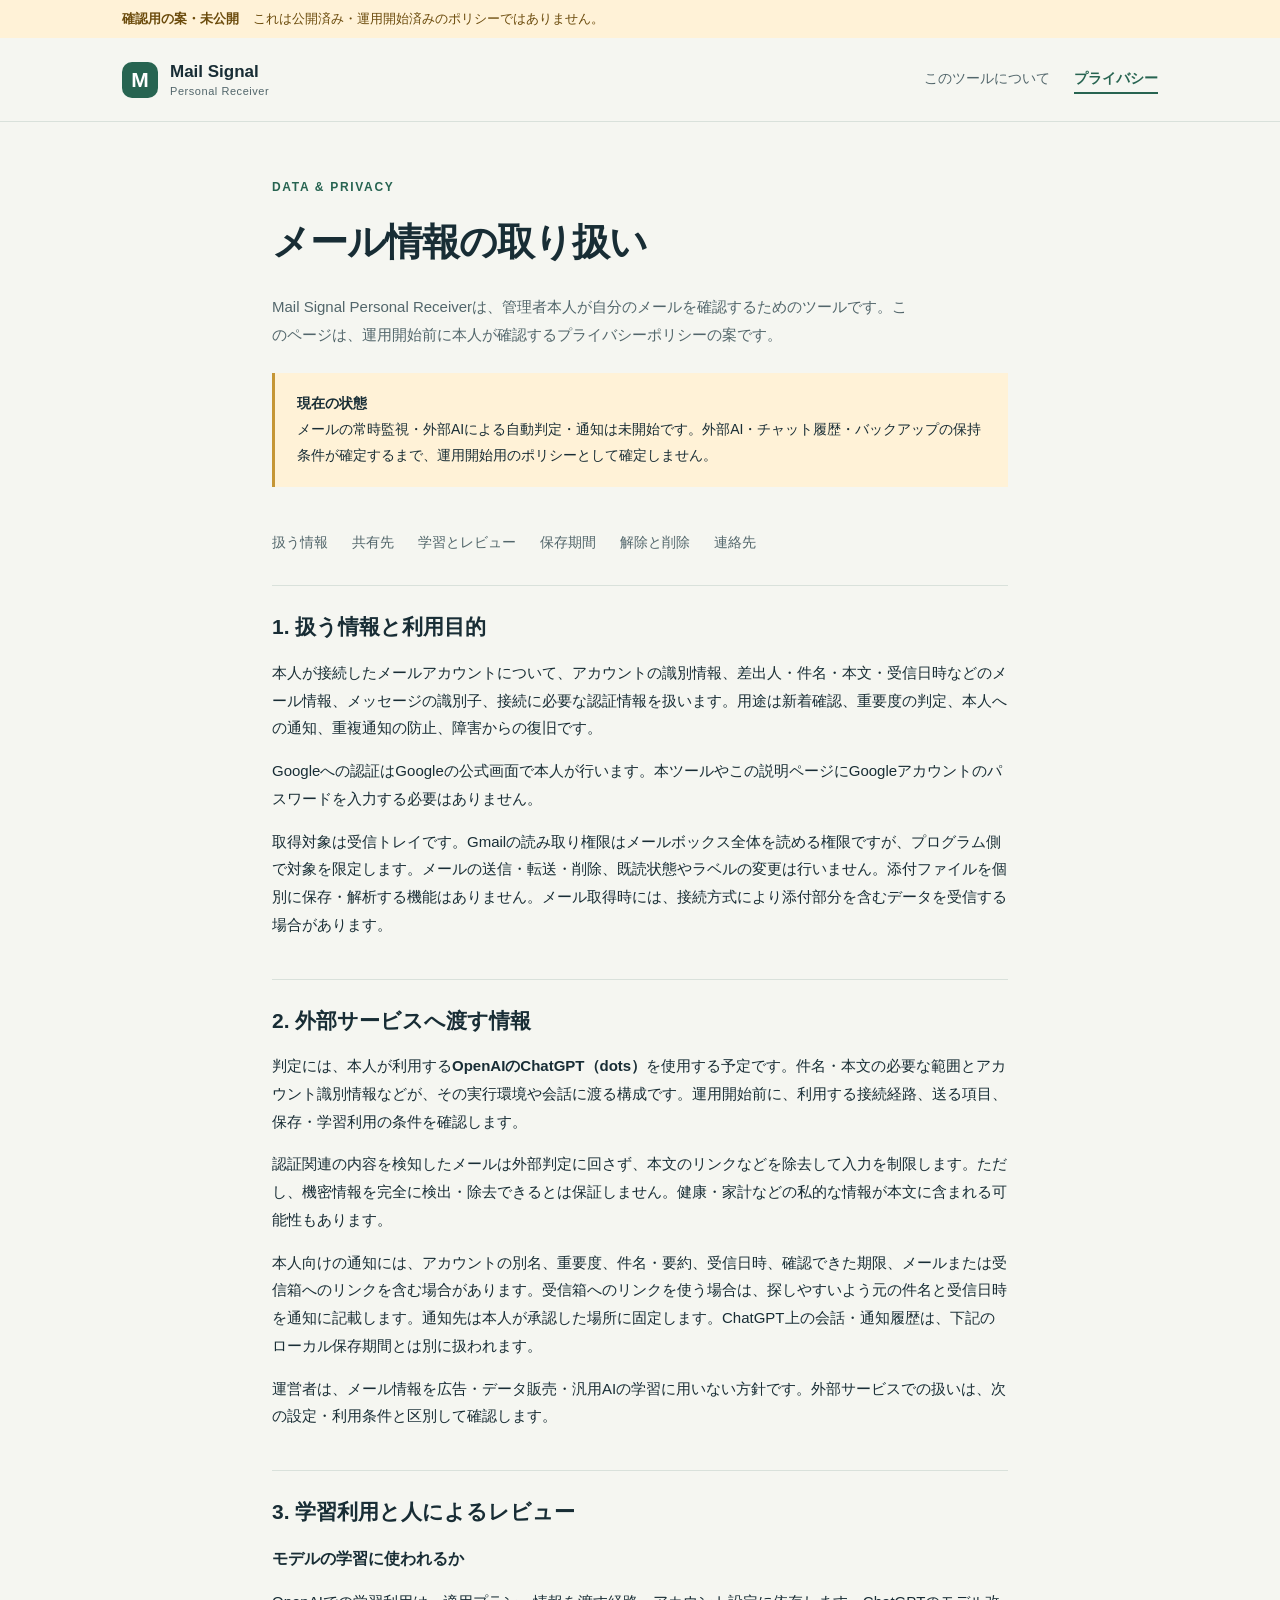
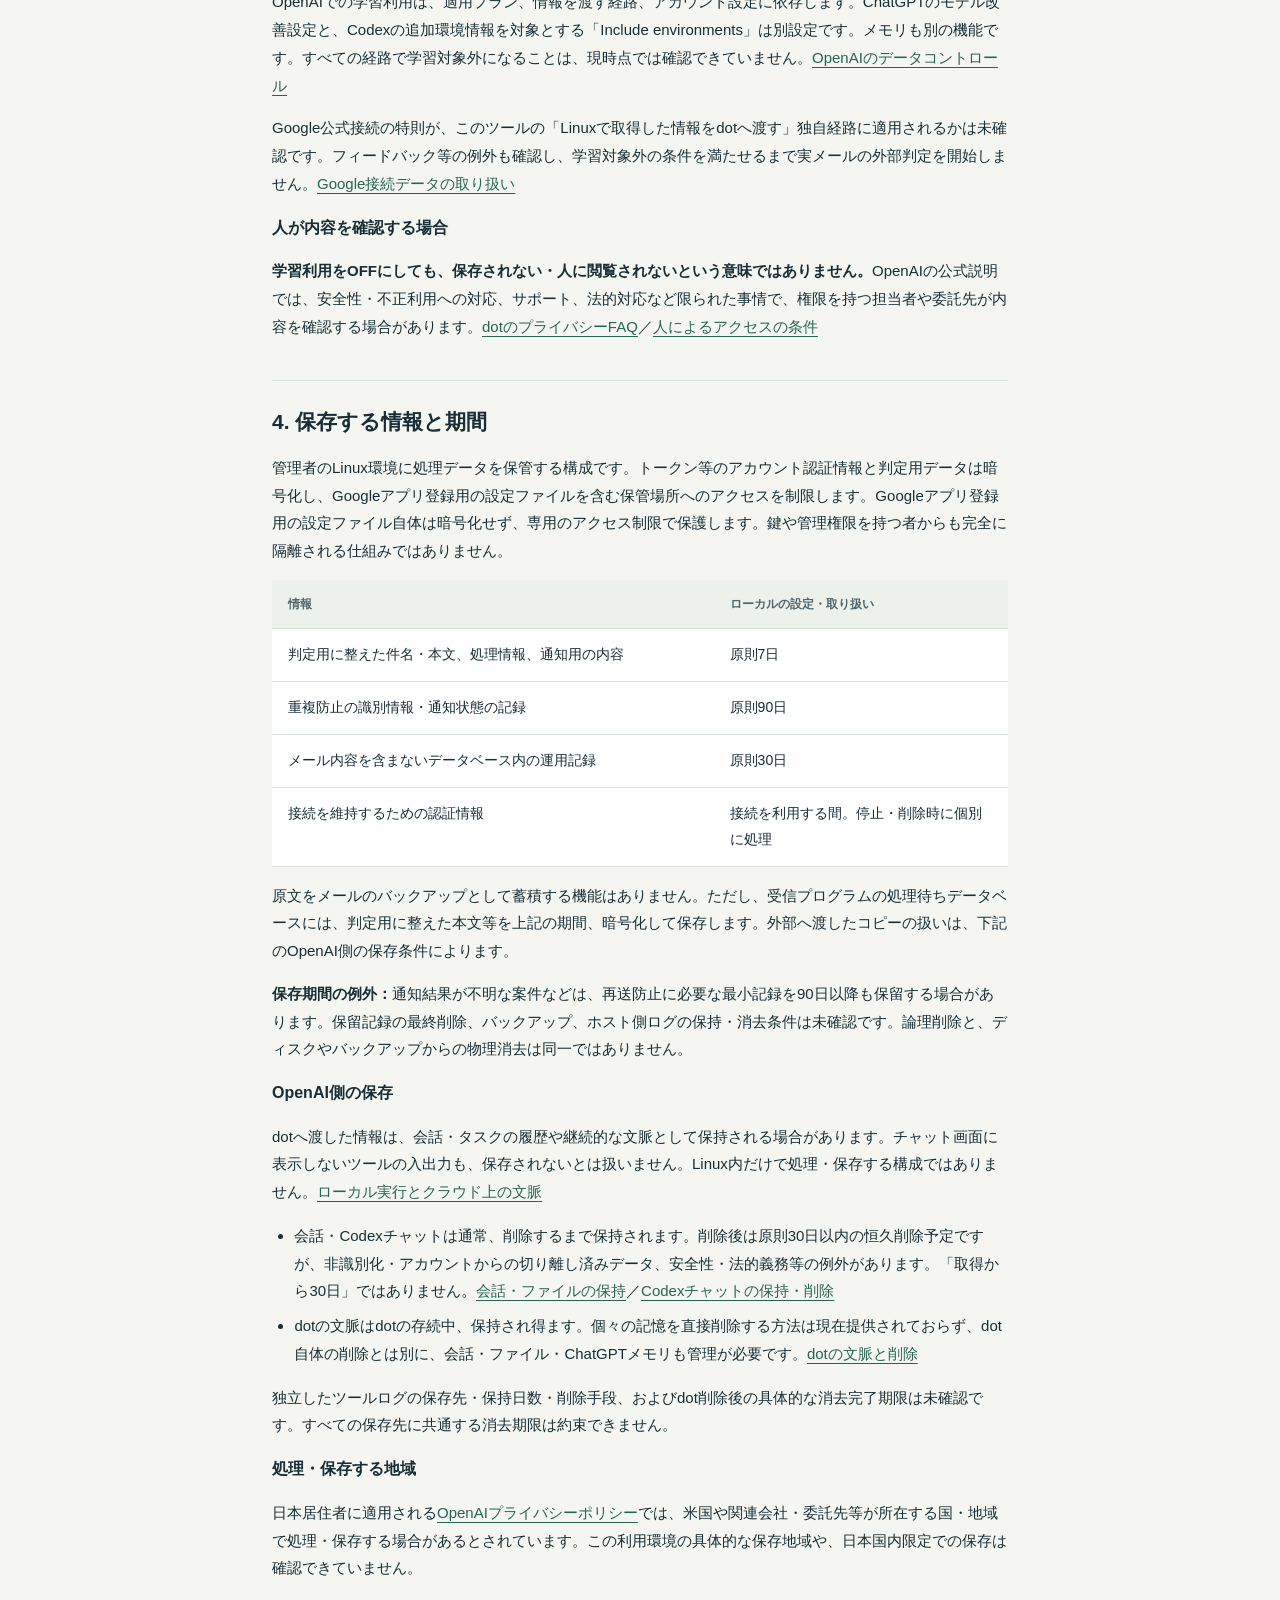
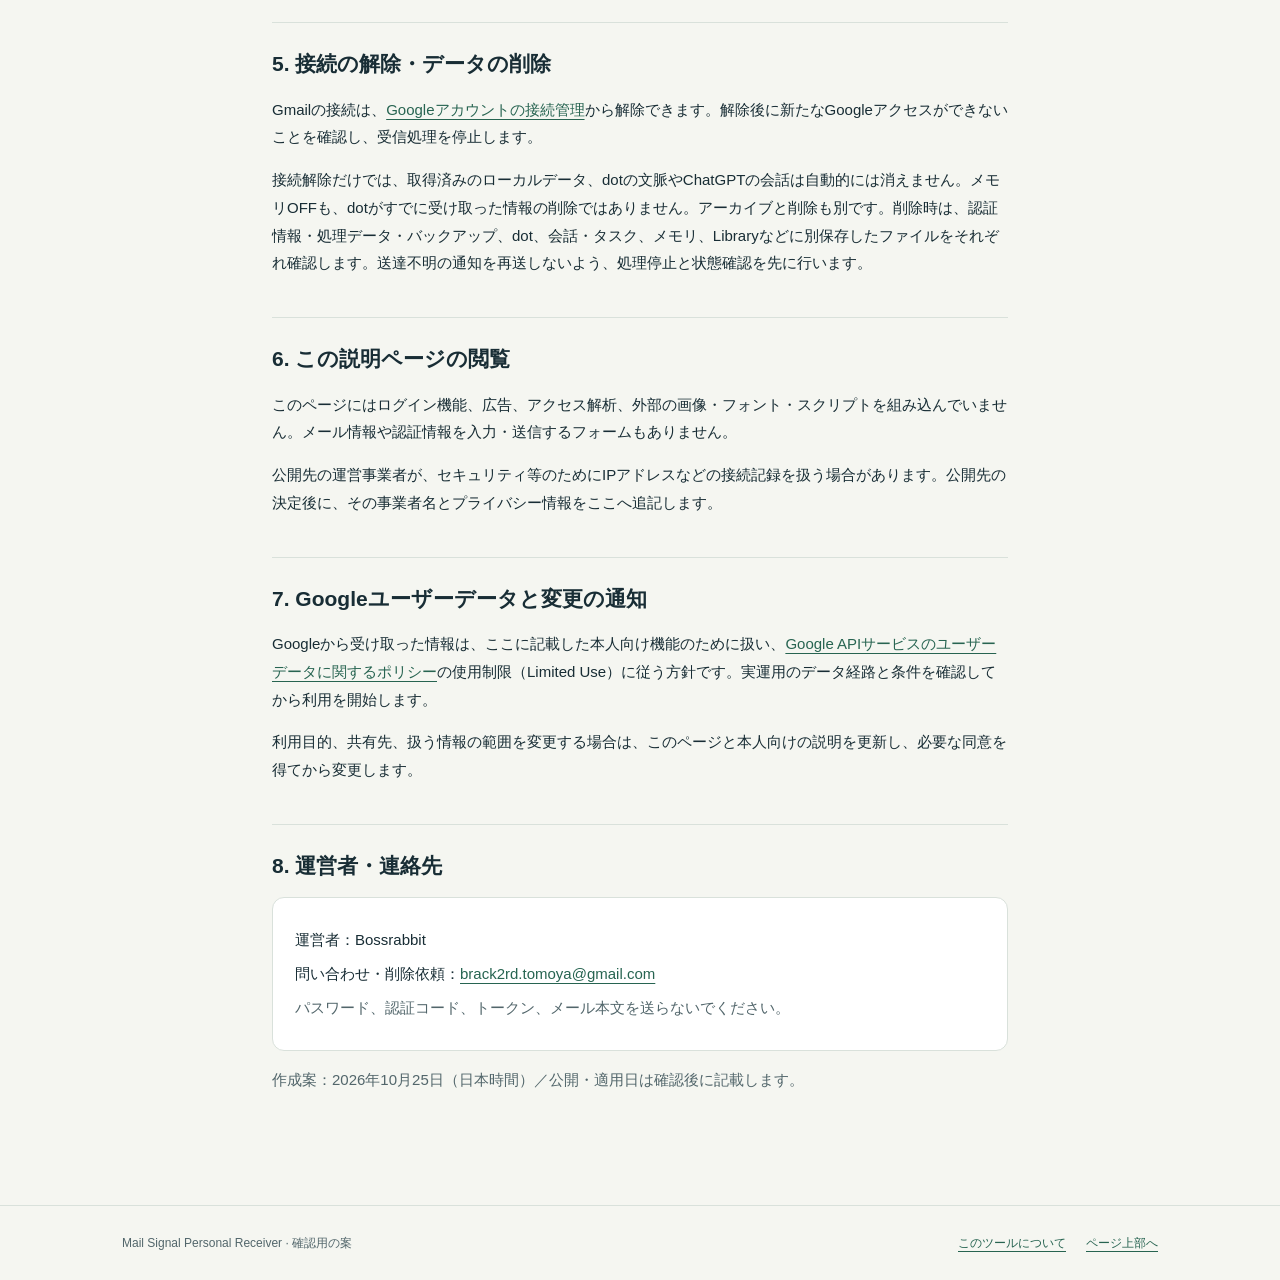
==== privacy.html @ a9c4130c "first commit" ====
<!doctype html>
<html lang="ja">
<head>
  <meta charset="utf-8"><meta name="viewport" content="width=device-width,initial-scale=1">
  <meta name="robots" content="noindex,nofollow"><meta name="referrer" content="no-referrer">
  <meta http-equiv="Content-Security-Policy" content="default-src 'none'; style-src 'self'; img-src 'self'; base-uri 'none'; form-action 'none'">
  <title>プライバシーポリシー案｜Mail Signal Personal Receiver</title>
  <meta name="description" content="Mail Signal Personal Receiverが扱うメール情報、利用目的、外部サービスへの共有、保存と接続解除について。">
  <link rel="stylesheet" href="styles.css">
</head>
<body>
<a class="skip" href="#main">本文へ</a>
<div class="draft"><div class="wrap"><strong>確認用の案・未公開</strong>これは公開済み・運用開始済みのポリシーではありません。</div></div>
<header><div class="wrap header"><a class="brand" href="index.html"><span class="mark" aria-hidden="true">M</span><span>Mail Signal<small>Personal Receiver</small></span></a><nav aria-label="メインナビゲーション"><a href="index.html">このツールについて</a><a href="privacy.html" aria-current="page">プライバシー</a></nav></div></header>
<main id="main"><div class="wrap policy">
  <div class="eyebrow">DATA &amp; PRIVACY</div><h1>メール情報の取り扱い</h1><p class="lede">Mail Signal Personal Receiverは、管理者本人が自分のメールを確認するためのツールです。このページは、運用開始前に本人が確認するプライバシーポリシーの案です。</p>
  <div class="note"><strong>現在の状態</strong><br>メールの常時監視・外部AIによる自動判定・通知は未開始です。外部AI・チャット履歴・バックアップの保持条件が確定するまで、運用開始用のポリシーとして確定しません。</div>
  <nav class="toc" aria-label="ページ内目次"><a href="#data">扱う情報</a><a href="#sharing">共有先</a><a href="#ai-use">学習とレビュー</a><a href="#retention">保存期間</a><a href="#control">解除と削除</a><a href="#contact">連絡先</a></nav>
  <section id="data"><h2>1. 扱う情報と利用目的</h2><p>本人が接続したメールアカウントについて、アカウントの識別情報、差出人・件名・本文・受信日時などのメール情報、メッセージの識別子、接続に必要な認証情報を扱います。用途は新着確認、重要度の判定、本人への通知、重複通知の防止、障害からの復旧です。</p><p>Googleへの認証はGoogleの公式画面で本人が行います。本ツールやこの説明ページにGoogleアカウントのパスワードを入力する必要はありません。</p><p>取得対象は受信トレイです。Gmailの読み取り権限はメールボックス全体を読める権限ですが、プログラム側で対象を限定します。メールの送信・転送・削除、既読状態やラベルの変更は行いません。添付ファイルを個別に保存・解析する機能はありません。メール取得時には、接続方式により添付部分を含むデータを受信する場合があります。</p></section>
  <section id="sharing"><h2>2. 外部サービスへ渡す情報</h2><p>判定には、本人が利用する<strong>OpenAIのChatGPT（dots）</strong>を使用する予定です。件名・本文の必要な範囲とアカウント識別情報などが、その実行環境や会話に渡る構成です。運用開始前に、利用する接続経路、送る項目、保存・学習利用の条件を確認します。</p><p>認証関連の内容を検知したメールは外部判定に回さず、本文のリンクなどを除去して入力を制限します。ただし、機密情報を完全に検出・除去できるとは保証しません。健康・家計などの私的な情報が本文に含まれる可能性もあります。</p><p>本人向けの通知には、アカウントの別名、重要度、件名・要約、受信日時、確認できた期限、メールまたは受信箱へのリンクを含む場合があります。受信箱へのリンクを使う場合は、探しやすいよう元の件名と受信日時を通知に記載します。通知先は本人が承認した場所に固定します。ChatGPT上の会話・通知履歴は、下記のローカル保存期間とは別に扱われます。</p><p>運営者は、メール情報を広告・データ販売・汎用AIの学習に用いない方針です。外部サービスでの扱いは、次の設定・利用条件と区別して確認します。</p></section>
  <section id="ai-use"><h2>3. 学習利用と人によるレビュー</h2>
    <h3>モデルの学習に使われるか</h3><p>OpenAIでの学習利用は、適用プラン、情報を渡す経路、アカウント設定に依存します。ChatGPTのモデル改善設定と、Codexの追加環境情報を対象とする「Include environments」は別設定です。メモリも別の機能です。すべての経路で学習対象外になることは、現時点では確認できていません。<a href="https://help.openai.com/en/articles/7730893-data-controls-in-chatgpt" rel="noreferrer">OpenAIのデータコントロール</a></p>
    <p>Google公式接続の特則が、このツールの「Linuxで取得した情報をdotへ渡す」独自経路に適用されるかは未確認です。フィードバック等の例外も確認し、学習対象外の条件を満たせるまで実メールの外部判定を開始しません。<a href="https://help.openai.com/en/articles/10408842-google-app-data-controls-faq" rel="noreferrer">Google接続データの取り扱い</a></p>
    <h3>人が内容を確認する場合</h3><p><strong>学習利用をOFFにしても、保存されない・人に閲覧されないという意味ではありません。</strong>OpenAIの公式説明では、安全性・不正利用への対応、サポート、法的対応など限られた事情で、権限を持つ担当者や委託先が内容を確認する場合があります。<a href="https://help.openai.com/en/articles/20001529-dots-privacy-security-and-safety-faqs" rel="noreferrer">dotのプライバシーFAQ</a>／<a href="https://help.openai.com/en/articles/7039943-how-openai-handles-data-in-consumer-services" rel="noreferrer">人によるアクセスの条件</a></p>
  </section>
  <section id="retention"><h2>4. 保存する情報と期間</h2><p>管理者のLinux環境に処理データを保管する構成です。トークン等のアカウント認証情報と判定用データは暗号化し、Googleアプリ登録用の設定ファイルを含む保管場所へのアクセスを制限します。Googleアプリ登録用の設定ファイル自体は暗号化せず、専用のアクセス制限で保護します。鍵や管理権限を持つ者からも完全に隔離される仕組みではありません。</p><div class="table-scroll"><table><thead><tr><th scope="col">情報</th><th scope="col">ローカルの設定・取り扱い</th></tr></thead><tbody>
    <tr><td>判定用に整えた件名・本文、処理情報、通知用の内容</td><td>原則7日</td></tr>
    <tr><td>重複防止の識別情報・通知状態の記録</td><td>原則90日</td></tr>
    <tr><td>メール内容を含まないデータベース内の運用記録</td><td>原則30日</td></tr>
    <tr><td>接続を維持するための認証情報</td><td>接続を利用する間。停止・削除時に個別に処理</td></tr>
  </tbody></table></div><p>原文をメールのバックアップとして蓄積する機能はありません。ただし、受信プログラムの処理待ちデータベースには、判定用に整えた本文等を上記の期間、暗号化して保存します。外部へ渡したコピーの扱いは、下記のOpenAI側の保存条件によります。</p><p><strong>保存期間の例外：</strong>通知結果が不明な案件などは、再送防止に必要な最小記録を90日以降も保留する場合があります。保留記録の最終削除、バックアップ、ホスト側ログの保持・消去条件は未確認です。論理削除と、ディスクやバックアップからの物理消去は同一ではありません。</p>
    <h3>OpenAI側の保存</h3><p>dotへ渡した情報は、会話・タスクの履歴や継続的な文脈として保持される場合があります。チャット画面に表示しないツールの入出力も、保存されないとは扱いません。Linux内だけで処理・保存する構成ではありません。<a href="https://help.openai.com/en/articles/20001548-agent-security-and-local-work-sync-in-chatgpt" rel="noreferrer">ローカル実行とクラウド上の文脈</a></p>
    <ul><li>会話・Codexチャットは通常、削除するまで保持されます。削除後は原則30日以内の恒久削除予定ですが、非識別化・アカウントからの切り離し済みデータ、安全性・法的義務等の例外があります。「取得から30日」ではありません。<a href="https://help.openai.com/en/articles/8983778-chat-and-file-retention-in-chatgpt" rel="noreferrer">会話・ファイルの保持</a>／<a href="https://help.openai.com/en/articles/20001333-archiving-and-deleting-codex-chats-in-the-chatgpt-app" rel="noreferrer">Codexチャットの保持・削除</a></li>
    <li>dotの文脈はdotの存続中、保持され得ます。個々の記憶を直接削除する方法は現在提供されておらず、dot自体の削除とは別に、会話・ファイル・ChatGPTメモリも管理が必要です。<a href="https://help.openai.com/en/articles/20001529-dots-privacy-security-and-safety-faqs" rel="noreferrer">dotの文脈と削除</a></li></ul>
    <p>独立したツールログの保存先・保持日数・削除手段、およびdot削除後の具体的な消去完了期限は未確認です。すべての保存先に共通する消去期限は約束できません。</p>
    <h3>処理・保存する地域</h3><p>日本居住者に適用される<a href="https://openai.com/policies/row-privacy-policy/" rel="noreferrer">OpenAIプライバシーポリシー</a>では、米国や関連会社・委託先等が所在する国・地域で処理・保存する場合があるとされています。この利用環境の具体的な保存地域や、日本国内限定での保存は確認できていません。</p>
  </section>
  <section id="control"><h2>5. 接続の解除・データの削除</h2><p>Gmailの接続は、<a href="https://myaccount.google.com/connections" rel="noreferrer">Googleアカウントの接続管理</a>から解除できます。解除後に新たなGoogleアクセスができないことを確認し、受信処理を停止します。</p><p>接続解除だけでは、取得済みのローカルデータ、dotの文脈やChatGPTの会話は自動的には消えません。メモリOFFも、dotがすでに受け取った情報の削除ではありません。アーカイブと削除も別です。削除時は、認証情報・処理データ・バックアップ、dot、会話・タスク、メモリ、Libraryなどに別保存したファイルをそれぞれ確認します。送達不明の通知を再送しないよう、処理停止と状態確認を先に行います。</p></section>
  <section><h2>6. この説明ページの閲覧</h2><p>このページにはログイン機能、広告、アクセス解析、外部の画像・フォント・スクリプトを組み込んでいません。メール情報や認証情報を入力・送信するフォームもありません。</p><p>公開先の運営事業者が、セキュリティ等のためにIPアドレスなどの接続記録を扱う場合があります。公開先の決定後に、その事業者名とプライバシー情報をここへ追記します。</p></section>
  <section><h2>7. Googleユーザーデータと変更の通知</h2><p>Googleから受け取った情報は、ここに記載した本人向け機能のために扱い、<a href="https://developers.google.com/terms/api-services-user-data-policy?hl=ja" rel="noreferrer">Google APIサービスのユーザーデータに関するポリシー</a>の使用制限（Limited Use）に従う方針です。実運用のデータ経路と条件を確認してから利用を開始します。</p><p>利用目的、共有先、扱う情報の範囲を変更する場合は、このページと本人向けの説明を更新し、必要な同意を得てから変更します。</p></section>
  <section id="contact"><h2>8. 運営者・連絡先</h2><div class="contact"><p>運営者：Bossrabbit</p><p>問い合わせ・削除依頼：<a href="mailto:brack2rd.tomoya@gmail.com">brack2rd.tomoya@gmail.com</a></p><p class="quiet">パスワード、認証コード、トークン、メール本文を送らないでください。</p></div><p class="quiet">作成案：2026年10月25日（日本時間）／公開・適用日は確認後に記載します。</p></section>
</div></main>
<footer><div class="wrap footer"><span>Mail Signal Personal Receiver · 確認用の案</span><span><a href="index.html">このツールについて</a><a href="#main">ページ上部へ</a></span></div></footer>
</body></html>
---- styles.css ----
:root{--ink:#182d35;--muted:#52666b;--paper:#f5f6f1;--line:#d9e1db;--accent:#276451;--white:#fff;--note:#fff2d7;--note-ink:#6b4b0c}*{box-sizing:border-box}html{scroll-behavior:auto}body{margin:0;background:var(--paper);color:var(--ink);font-family:"Yu Gothic UI","Yu Gothic","Hiragino Kaku Gothic ProN",Meiryo,sans-serif;line-height:1.85}a{color:var(--accent);text-underline-offset:4px}a:hover{text-decoration-thickness:2px}a:focus-visible{outline:3px solid #cf9a31;outline-offset:5px}.skip{position:absolute;left:1rem;top:-8rem;background:white;padding:.6rem}.skip:focus{top:1rem;z-index:2}.wrap{max-width:1100px;margin:auto;padding:0 32px}.draft{background:var(--note);color:var(--note-ink);font-size:13px;padding:7px 0}.draft strong{margin-right:14px}header{border-bottom:1px solid var(--line)}.header{display:flex;align-items:center;justify-content:space-between;gap:24px;padding-top:22px;padding-bottom:22px}.brand{text-decoration:none;color:var(--ink);display:flex;align-items:center;gap:12px;font-size:17px;font-weight:700;line-height:1.4}.mark{width:36px;height:36px;background:var(--accent);color:white;display:grid;place-items:center;border-radius:10px;font-size:21px}.brand small{display:block;font-size:11px;font-weight:500;letter-spacing:.05em;color:var(--muted)}nav{display:flex;gap:24px;font-size:14px}nav a{text-decoration:none;color:var(--muted)}nav a[aria-current=page]{color:var(--accent);font-weight:700;border-bottom:2px solid var(--accent)}main{padding:54px 0 72px}.eyebrow{font-size:12px;letter-spacing:.14em;color:var(--accent);font-weight:700}.hero{display:grid;grid-template-columns:1.45fr 1fr;gap:55px;align-items:start;padding:10px 0 46px}h1{font-size:clamp(31px,4.1vw,48px);line-height:1.5;letter-spacing:-.025em;font-family:"Yu Mincho","Hiragino Mincho ProN",serif;margin:16px 0 22px}h2{font-size:23px;line-height:1.5;margin:0 0 16px}h3{font-size:16px;margin:0 0 10px}.lede{font-size:16px;color:var(--muted);max-width:43em}.status{background:var(--white);border:1px solid var(--line);border-radius:18px;padding:25px;margin-top:20px}.badge{display:inline-block;background:#e8f1e9;color:var(--accent);font-weight:700;font-size:12px;border-radius:30px;padding:3px 12px}.status p{font-size:14px;margin:14px 0 0}.quiet{color:var(--muted);font-size:13px}.button{display:inline-block;background:var(--accent);color:white;border-radius:9px;padding:11px 21px;font-weight:700;font-size:14px;text-decoration:none;margin-top:14px}.section{padding:34px 0;border-top:1px solid var(--line)}.flow{display:grid;grid-template-columns:repeat(3,1fr);gap:28px;margin-top:24px}.number{font-family:Georgia,serif;font-size:35px;color:#99b2a4}.flow p,.columns p{font-size:14px;color:var(--muted);margin:0}.columns{display:grid;grid-template-columns:1fr 1fr;gap:50px}.note{padding:18px 22px;border-left:3px solid #c59635;background:var(--note);font-size:14px;margin:24px 0}.pending{color:var(--note-ink);font-weight:600}.policy{max-width:800px}.policy h1{font-size:38px}.policy section{padding:25px 0;border-top:1px solid var(--line)}.policy section h2{font-size:21px}.policy p,.policy li{font-size:15px}.policy ul,.policy ol{padding-left:1.4em}.policy li{margin:7px 0}.toc{display:flex;gap:10px 24px;flex-wrap:wrap;padding:19px 0 30px;font-size:14px}.table-scroll{overflow:auto}table{width:100%;border-collapse:collapse;font-size:14px;background:white}th,td{text-align:left;vertical-align:top;border-bottom:1px solid var(--line);padding:13px 16px}th{font-size:12px;color:var(--muted);background:#edf1ec}td:first-child{width:60%}.contact{background:var(--white);padding:22px;border:1px solid var(--line);border-radius:12px}.contact p{margin:6px 0}footer{border-top:1px solid var(--line);padding:26px 0;font-size:12px;color:var(--muted)}.footer{display:flex;justify-content:space-between;gap:22px}.footer a{margin-left:20px}@media(max-width:700px){.wrap{padding:0 22px}.header{align-items:flex-start;flex-direction:column;gap:16px}.hero,.flow,.columns{grid-template-columns:1fr;gap:22px}.hero{padding-bottom:26px}.status{margin:0}main{padding-top:30px}h1{font-size:30px}.flow{gap:25px}.flow article{border-bottom:1px solid var(--line);padding-bottom:16px}.footer{flex-direction:column}.footer a{margin:0 18px 0 0}.policy h1{font-size:30px}.policy p,.policy li{font-size:14px}th,td{padding:11px}.draft{font-size:12px}}@media(prefers-reduced-motion:reduce){html{scroll-behavior:auto}}@media print{.draft,nav,.skip,.button{display:none}body{background:white}.wrap{max-width:none}.hero{display:block}.status{break-inside:avoid}a{color:inherit}.policy section{break-inside:avoid}}
.status h2{margin-top:16px}
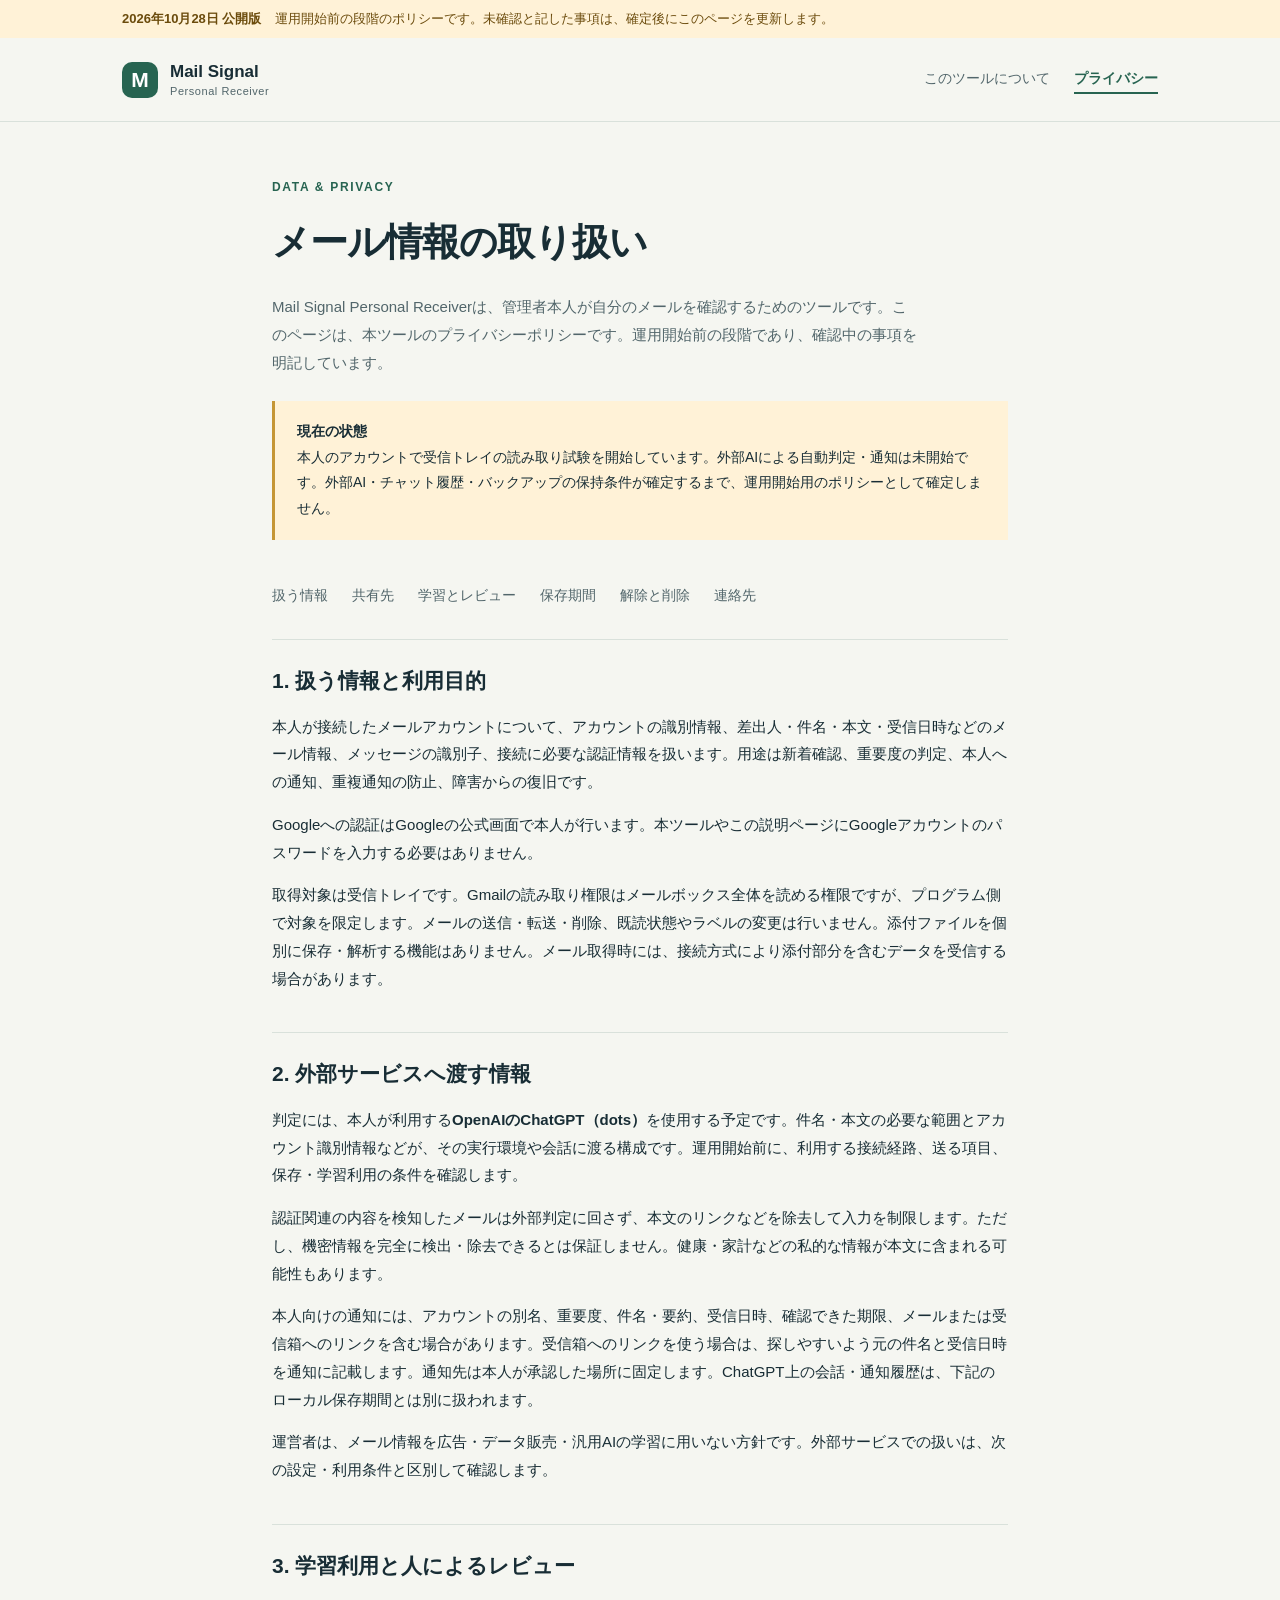
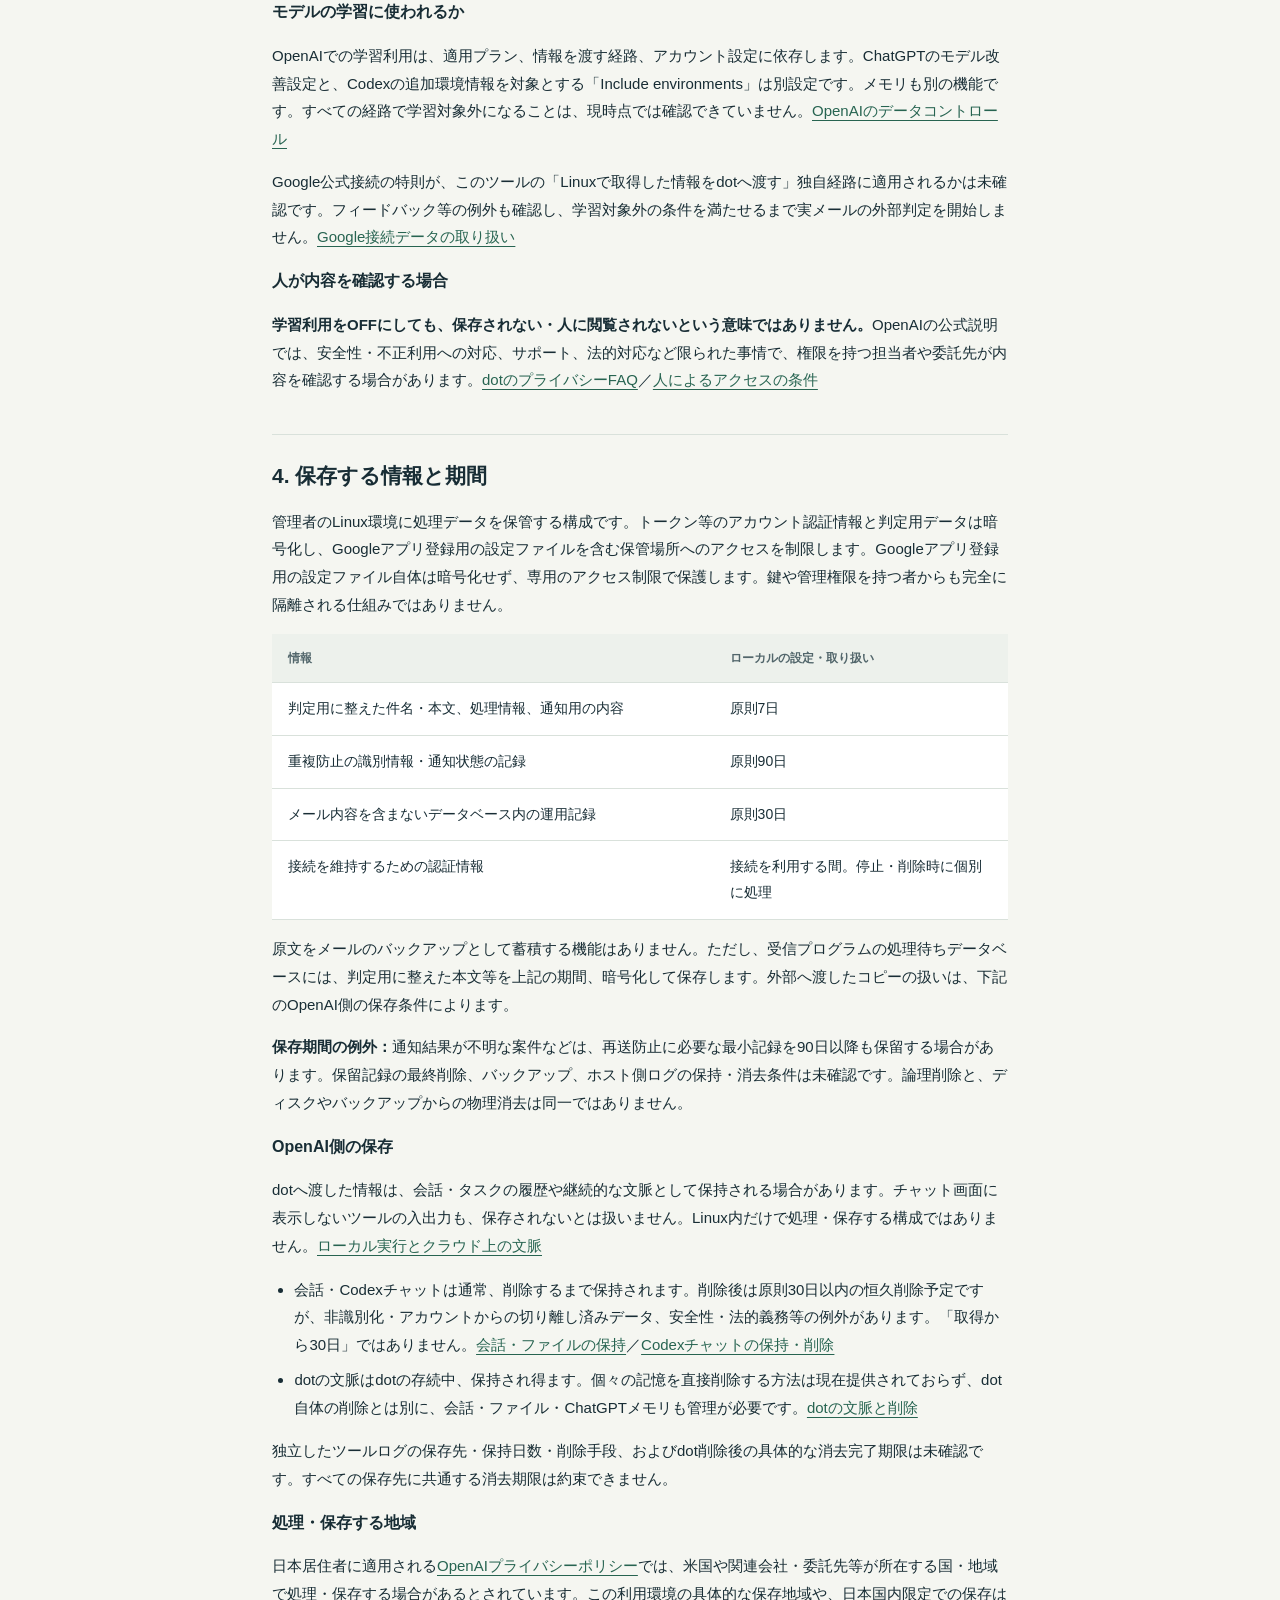
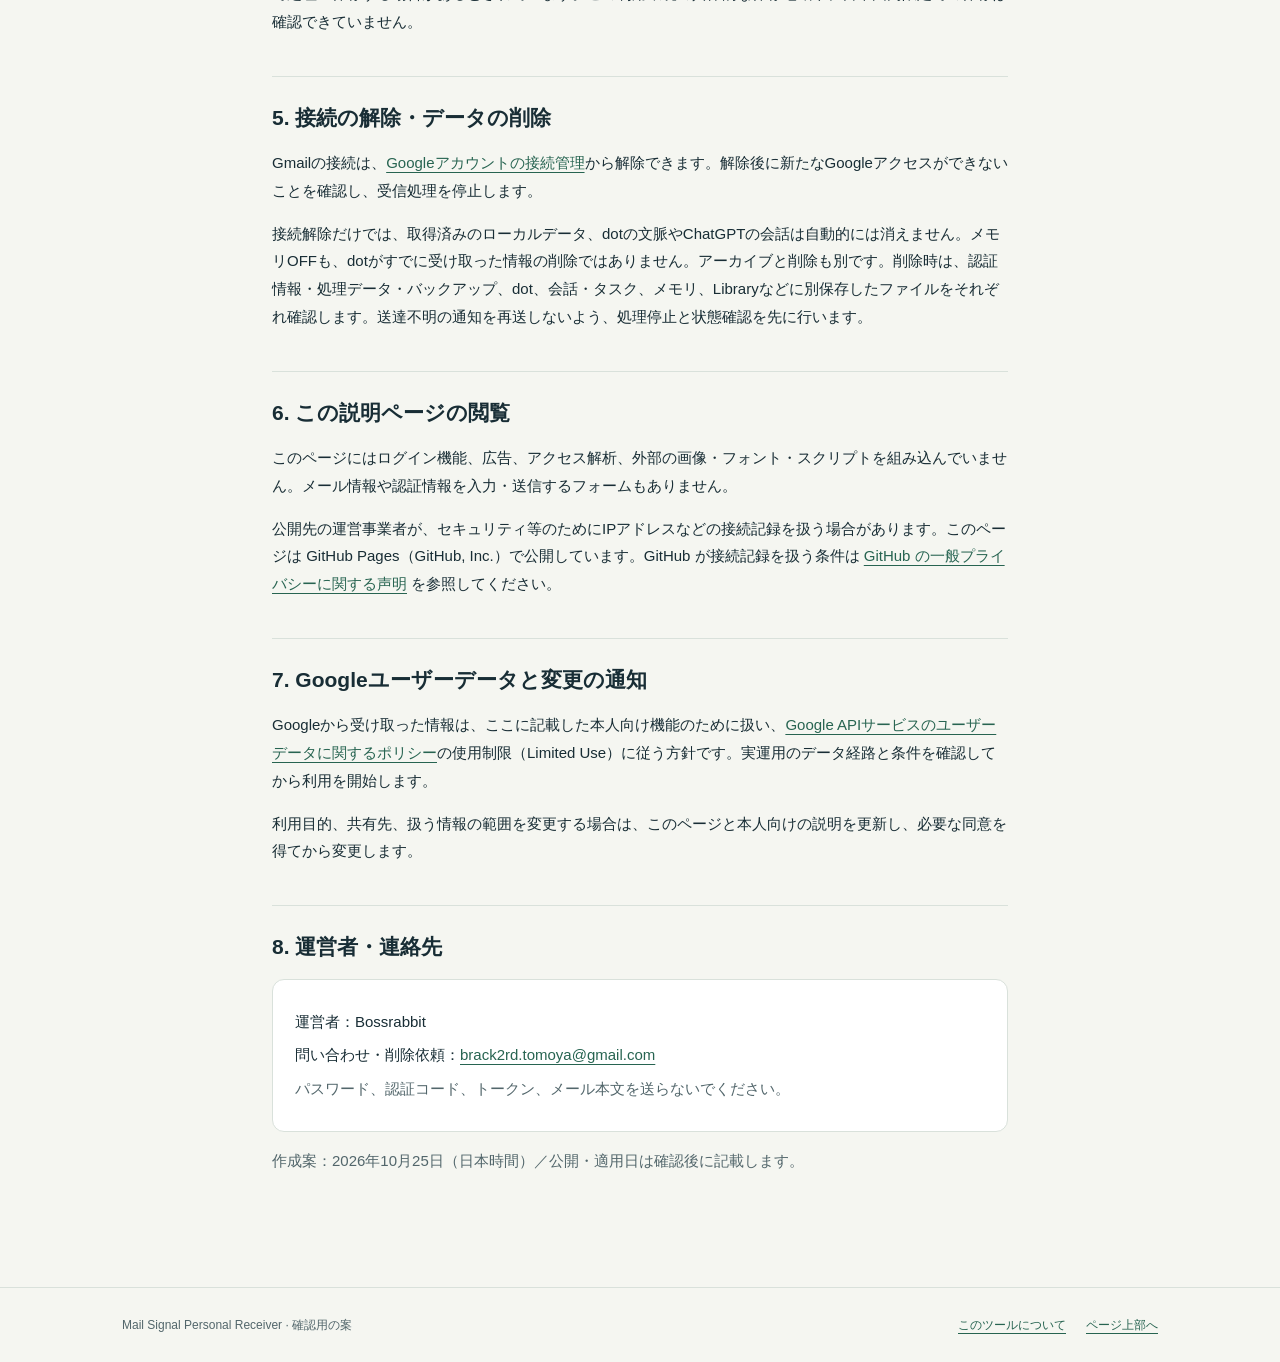
==== commit bbd2204f: "最新ファイルのアップロード" ====
--- a/privacy.html
+++ b/privacy.html
@@ -4,17 +4,17 @@
   <meta charset="utf-8"><meta name="viewport" content="width=device-width,initial-scale=1">
   <meta name="robots" content="noindex,nofollow"><meta name="referrer" content="no-referrer">
   <meta http-equiv="Content-Security-Policy" content="default-src 'none'; style-src 'self'; img-src 'self'; base-uri 'none'; form-action 'none'">
-  <title>プライバシーポリシー案｜Mail Signal Personal Receiver</title>
+  <title>プライバシーポリシー｜Mail Signal Personal Receiver</title>
   <meta name="description" content="Mail Signal Personal Receiverが扱うメール情報、利用目的、外部サービスへの共有、保存と接続解除について。">
   <link rel="stylesheet" href="styles.css">
 </head>
 <body>
 <a class="skip" href="#main">本文へ</a>
-<div class="draft"><div class="wrap"><strong>確認用の案・未公開</strong>これは公開済み・運用開始済みのポリシーではありません。</div></div>
+<div class="draft"><div class="wrap"><strong>2026年10月28日 公開版</strong>運用開始前の段階のポリシーです。未確認と記した事項は、確定後にこのページを更新します。</div></div>
 <header><div class="wrap header"><a class="brand" href="index.html"><span class="mark" aria-hidden="true">M</span><span>Mail Signal<small>Personal Receiver</small></span></a><nav aria-label="メインナビゲーション"><a href="index.html">このツールについて</a><a href="privacy.html" aria-current="page">プライバシー</a></nav></div></header>
 <main id="main"><div class="wrap policy">
-  <div class="eyebrow">DATA &amp; PRIVACY</div><h1>メール情報の取り扱い</h1><p class="lede">Mail Signal Personal Receiverは、管理者本人が自分のメールを確認するためのツールです。このページは、運用開始前に本人が確認するプライバシーポリシーの案です。</p>
-  <div class="note"><strong>現在の状態</strong><br>メールの常時監視・外部AIによる自動判定・通知は未開始です。外部AI・チャット履歴・バックアップの保持条件が確定するまで、運用開始用のポリシーとして確定しません。</div>
+  <div class="eyebrow">DATA &amp; PRIVACY</div><h1>メール情報の取り扱い</h1><p class="lede">Mail Signal Personal Receiverは、管理者本人が自分のメールを確認するためのツールです。このページは、本ツールのプライバシーポリシーです。運用開始前の段階であり、確認中の事項を明記しています。</p>
+  <div class="note"><strong>現在の状態</strong><br>本人のアカウントで受信トレイの読み取り試験を開始しています。外部AIによる自動判定・通知は未開始です。外部AI・チャット履歴・バックアップの保持条件が確定するまで、運用開始用のポリシーとして確定しません。</div>
   <nav class="toc" aria-label="ページ内目次"><a href="#data">扱う情報</a><a href="#sharing">共有先</a><a href="#ai-use">学習とレビュー</a><a href="#retention">保存期間</a><a href="#control">解除と削除</a><a href="#contact">連絡先</a></nav>
   <section id="data"><h2>1. 扱う情報と利用目的</h2><p>本人が接続したメールアカウントについて、アカウントの識別情報、差出人・件名・本文・受信日時などのメール情報、メッセージの識別子、接続に必要な認証情報を扱います。用途は新着確認、重要度の判定、本人への通知、重複通知の防止、障害からの復旧です。</p><p>Googleへの認証はGoogleの公式画面で本人が行います。本ツールやこの説明ページにGoogleアカウントのパスワードを入力する必要はありません。</p><p>取得対象は受信トレイです。Gmailの読み取り権限はメールボックス全体を読める権限ですが、プログラム側で対象を限定します。メールの送信・転送・削除、既読状態やラベルの変更は行いません。添付ファイルを個別に保存・解析する機能はありません。メール取得時には、接続方式により添付部分を含むデータを受信する場合があります。</p></section>
   <section id="sharing"><h2>2. 外部サービスへ渡す情報</h2><p>判定には、本人が利用する<strong>OpenAIのChatGPT（dots）</strong>を使用する予定です。件名・本文の必要な範囲とアカウント識別情報などが、その実行環境や会話に渡る構成です。運用開始前に、利用する接続経路、送る項目、保存・学習利用の条件を確認します。</p><p>認証関連の内容を検知したメールは外部判定に回さず、本文のリンクなどを除去して入力を制限します。ただし、機密情報を完全に検出・除去できるとは保証しません。健康・家計などの私的な情報が本文に含まれる可能性もあります。</p><p>本人向けの通知には、アカウントの別名、重要度、件名・要約、受信日時、確認できた期限、メールまたは受信箱へのリンクを含む場合があります。受信箱へのリンクを使う場合は、探しやすいよう元の件名と受信日時を通知に記載します。通知先は本人が承認した場所に固定します。ChatGPT上の会話・通知履歴は、下記のローカル保存期間とは別に扱われます。</p><p>運営者は、メール情報を広告・データ販売・汎用AIの学習に用いない方針です。外部サービスでの扱いは、次の設定・利用条件と区別して確認します。</p></section>
@@ -36,7 +36,7 @@
     <h3>処理・保存する地域</h3><p>日本居住者に適用される<a href="https://openai.com/policies/row-privacy-policy/" rel="noreferrer">OpenAIプライバシーポリシー</a>では、米国や関連会社・委託先等が所在する国・地域で処理・保存する場合があるとされています。この利用環境の具体的な保存地域や、日本国内限定での保存は確認できていません。</p>
   </section>
   <section id="control"><h2>5. 接続の解除・データの削除</h2><p>Gmailの接続は、<a href="https://myaccount.google.com/connections" rel="noreferrer">Googleアカウントの接続管理</a>から解除できます。解除後に新たなGoogleアクセスができないことを確認し、受信処理を停止します。</p><p>接続解除だけでは、取得済みのローカルデータ、dotの文脈やChatGPTの会話は自動的には消えません。メモリOFFも、dotがすでに受け取った情報の削除ではありません。アーカイブと削除も別です。削除時は、認証情報・処理データ・バックアップ、dot、会話・タスク、メモリ、Libraryなどに別保存したファイルをそれぞれ確認します。送達不明の通知を再送しないよう、処理停止と状態確認を先に行います。</p></section>
-  <section><h2>6. この説明ページの閲覧</h2><p>このページにはログイン機能、広告、アクセス解析、外部の画像・フォント・スクリプトを組み込んでいません。メール情報や認証情報を入力・送信するフォームもありません。</p><p>公開先の運営事業者が、セキュリティ等のためにIPアドレスなどの接続記録を扱う場合があります。公開先の決定後に、その事業者名とプライバシー情報をここへ追記します。</p></section>
+  <section><h2>6. この説明ページの閲覧</h2><p>このページにはログイン機能、広告、アクセス解析、外部の画像・フォント・スクリプトを組み込んでいません。メール情報や認証情報を入力・送信するフォームもありません。</p><p>公開先の運営事業者が、セキュリティ等のためにIPアドレスなどの接続記録を扱う場合があります。このページは GitHub Pages（GitHub, Inc.）で公開しています。GitHub が接続記録を扱う条件は <a href="https://docs.github.com/ja/site-policy/privacy-policies/github-general-privacy-statement">GitHub の一般プライバシーに関する声明</a> を参照してください。</p></section>
   <section><h2>7. Googleユーザーデータと変更の通知</h2><p>Googleから受け取った情報は、ここに記載した本人向け機能のために扱い、<a href="https://developers.google.com/terms/api-services-user-data-policy?hl=ja" rel="noreferrer">Google APIサービスのユーザーデータに関するポリシー</a>の使用制限（Limited Use）に従う方針です。実運用のデータ経路と条件を確認してから利用を開始します。</p><p>利用目的、共有先、扱う情報の範囲を変更する場合は、このページと本人向けの説明を更新し、必要な同意を得てから変更します。</p></section>
   <section id="contact"><h2>8. 運営者・連絡先</h2><div class="contact"><p>運営者：Bossrabbit</p><p>問い合わせ・削除依頼：<a href="mailto:brack2rd.tomoya@gmail.com">brack2rd.tomoya@gmail.com</a></p><p class="quiet">パスワード、認証コード、トークン、メール本文を送らないでください。</p></div><p class="quiet">作成案：2026年10月25日（日本時間）／公開・適用日は確認後に記載します。</p></section>
 </div></main>
